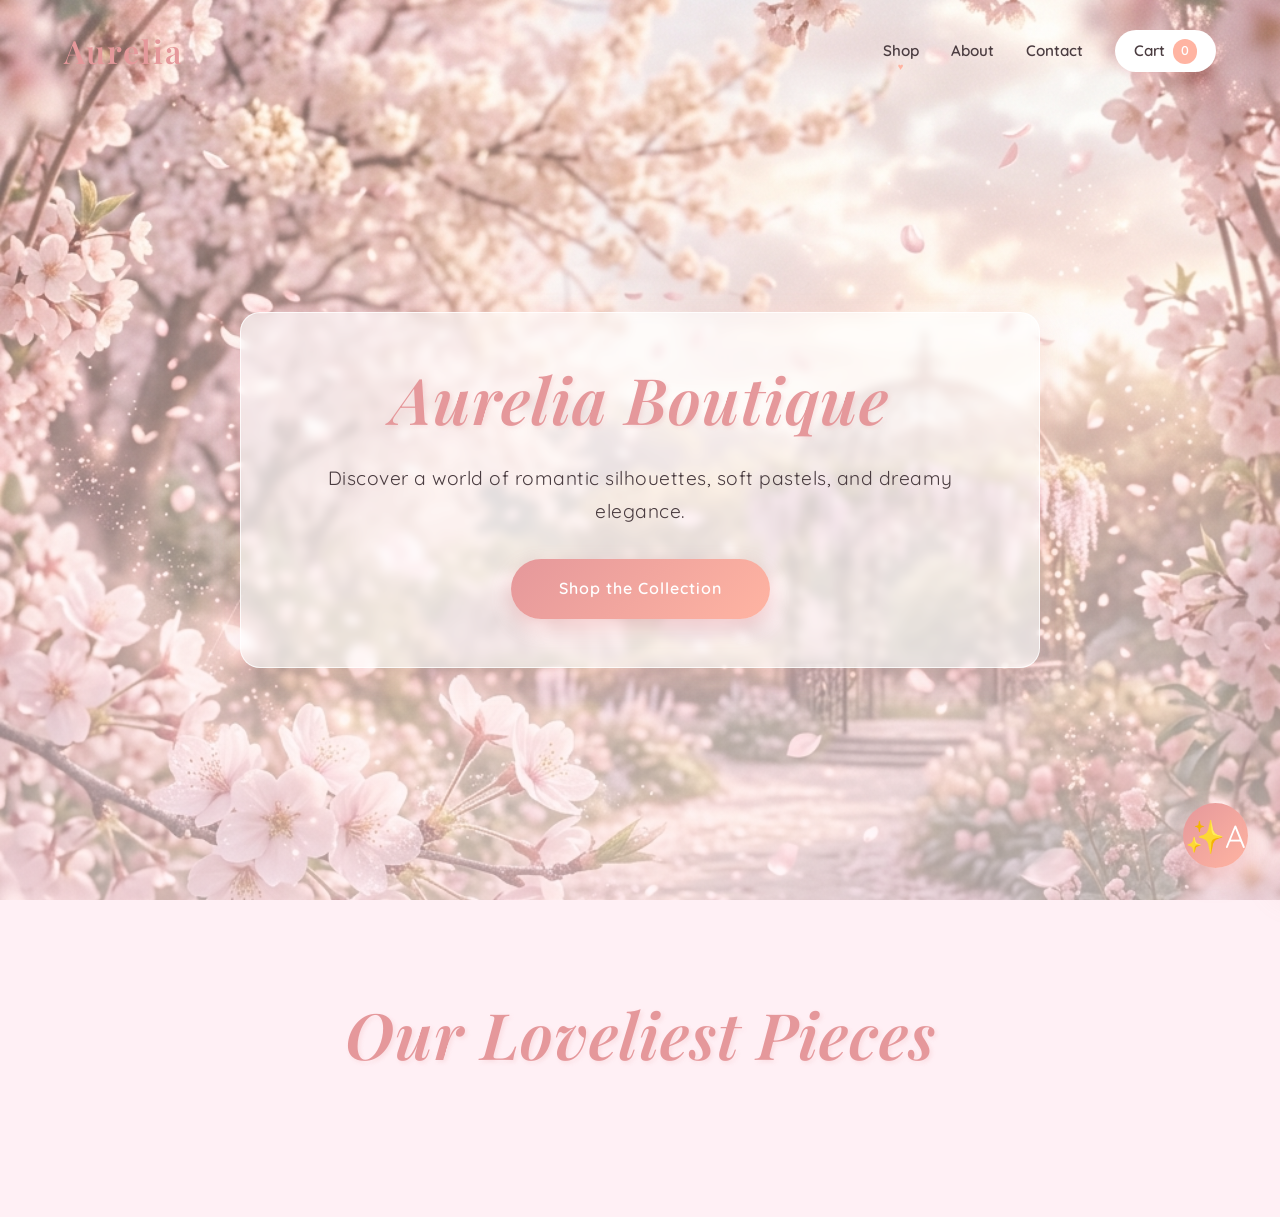
==== static/index.html @ 1c41e32a "Initial commit for Aurelia e-commerce website" ====
<!DOCTYPE html>
<html lang="en">
<head>
    <meta charset="UTF-8">
    <meta name="viewport" content="width=device-width, initial-scale=1.0">
    <title>AURELIA | Luxury Fashion</title>
    <link rel="preconnect" href="https://fonts.googleapis.com">
    <link rel="preconnect" href="https://fonts.gstatic.com" crossorigin>
    <link href="https://fonts.googleapis.com/css2?family=Inter:wght@300;400;500&family=Playfair+Display:wght@400;600;700&display=swap" rel="stylesheet">
    <link rel="stylesheet" href="/static/css/style.css">
</head>
<body class="has-hero">

    <!-- Header -->
    <header class="site-header">
        <div class="brand-logo"><a href="/static/index.html">Aurelia</a></div>
        <nav class="nav-links">
            <a href="/static/index.html" class="active">Shop</a>
            <a href="/static/about.html">About</a>
            <a href="/static/contact.html">Contact</a>
            <a href="#" class="cart-toggle">Cart <span class="cart-count">0</span></a>
        </nav>
    </header>

    <!-- Hero -->
    <section class="hero fade-in">
        <div class="hero-content">
            <h1 class="editorial-heading">Aurelia Boutique</h1>
            <p class="editorial-subheading">Discover a world of romantic silhouettes, soft pastels, and dreamy elegance.</p>
            <a href="#shop" class="btn-primary">Shop the Collection</a>
        </div>
    </section>

    <!-- Products -->
    <section id="shop" class="products-section">
        <h2 class="editorial-heading text-center" style="text-align: center;">Our Loveliest Pieces</h2>
        <div class="products-grid" id="products-grid">
            <!-- Products will be injected here via script.js -->
        </div>
    </section>

    <!-- Cart Drawer -->
    <div class="cart-overlay" id="cart-overlay"></div>
    <div class="cart-drawer" id="cart-drawer">
        <div class="cart-header">
            <h3>Your Selection</h3>
            <button class="btn-close-cart" id="close-cart">&times;</button>
        </div>
        <div class="cart-items" id="cart-items-container">
            <!-- Cart items injected here -->
        </div>
        <div class="cart-footer">
            <div class="cart-total">
                <span>Total</span>
                <span id="cart-total-price">$0.00</span>
            </div>
            <a href="/static/checkout.html" class="btn-primary btn-checkout">Proceed to Checkout</a>
        </div>
    </div>

    <!-- Chat FAB -->
    <button class="chat-fab" id="chat-fab">A</button>

    <!-- Chat Window -->
    <div class="chat-window" id="chat-window">
        <div class="chat-header">
            Aurelia Concierge
            <button class="btn-close-chat" id="close-chat" style="background:none; border:none; cursor:pointer;">&times;</button>
        </div>
        <div class="chat-messages" id="chat-messages-container">
            <div class="message bot">Welcome to AURELIA. I am your personal concierge. How may I assist you with our collection today?</div>
        </div>
        <div class="chat-input-area">
            <input type="text" id="chat-input" placeholder="Inquire about items, materials...">
            <button id="chat-send">Send</button>
        </div>
    </div>

    <script src="/static/js/script.js"></script>
</body>
</html>
---- static/css/style.css ----
/* Girly Aesthetic CSS Variables */
@import url('https://fonts.googleapis.com/css2?family=Playfair+Display:ital,wght@0,400;0,600;1,400&family=Quicksand:wght@300;400;600&display=swap');

:root {
  --color-obsidian: #4A3C40; /* Soft charcoal/burgundy for text */
  --color-gold: #E5989B; /* Soft rose gold / blush pink */
  --color-white: #FFFFFF;
  --color-gray-light: #FFF0F5; /* LavenderBlush background */
  --color-gray-medium: #B5838D; /* Muted rose */
  --color-dark-glass: rgba(255, 240, 245, 0.85);
  --color-accent: #FFB4A2; /* Peach accent */
  
  --font-serif: 'Playfair Display', serif;
  --font-sans: 'Quicksand', sans-serif;
  
  --transition-smooth: all 0.5s cubic-bezier(0.68, -0.55, 0.265, 1.55); /* Bouncy transition */
  --transition-fast: all 0.3s ease;
}

/* Reset and Global Styles */
* {
  margin: 0;
  padding: 0;
  box-sizing: border-box;
}

body {
  font-family: var(--font-sans);
  background-color: var(--color-gray-light);
  color: var(--color-obsidian);
  line-height: 1.7;
  overflow-x: hidden;
  -webkit-font-smoothing: antialiased;
  -moz-osx-font-smoothing: grayscale;
}

h1, h2, h3, h4, h5, h6 {
  font-family: var(--font-serif);
  font-weight: 600;
  color: var(--color-gold);
}

a {
  text-decoration: none;
  color: inherit;
  transition: var(--transition-fast);
}

img {
  max-width: 100%;
  height: auto;
  display: block;
  border-radius: 12px;
}

button {
  cursor: pointer;
  font-family: var(--font-sans);
  border: none;
  background: none;
}

/* Typography */
.text-gold { color: var(--color-gold); }
.editorial-heading {
  font-size: 4rem;
  font-style: italic;
  letter-spacing: 1px;
  margin-bottom: 1.5rem;
  line-height: 1.2;
  text-shadow: 2px 2px 4px rgba(229, 152, 155, 0.2);
}

.editorial-subheading {
  font-size: 1.2rem;
  color: var(--color-obsidian);
  font-weight: 400;
  letter-spacing: 0.5px;
}

@media (max-width: 768px) {
  .editorial-heading { font-size: 2.8rem; }
}

/* Glassmorphism Header */
.site-header {
  position: fixed;
  top: 0;
  left: 0;
  width: 100%;
  z-index: 1000;
  padding: 1.5rem 5%;
  display: flex;
  justify-content: space-between;
  align-items: center;
  transition: var(--transition-fast);
  background: transparent;
  color: var(--color-obsidian);
}

.site-header.scrolled, .site-header.dark-text, body:not(.has-hero) .site-header {
  background: rgba(255, 255, 255, 0.9);
  backdrop-filter: blur(10px);
  -webkit-backdrop-filter: blur(10px);
  box-shadow: 0 4px 20px rgba(229, 152, 155, 0.15);
  padding: 1rem 5%;
  color: var(--color-obsidian);
}

.brand-logo a {
  font-family: var(--font-serif);
  font-size: 2rem;
  font-weight: 600;
  letter-spacing: 2px;
  color: var(--color-gold);
}

.nav-links {
  display: flex;
  gap: 2rem;
  align-items: center;
}

.nav-links a {
  font-size: 0.95rem;
  font-weight: 600;
  position: relative;
}

.nav-links a::after {
  content: '♥';
  position: absolute;
  font-size: 0.6rem;
  bottom: -10px;
  left: 50%;
  transform: translateX(-50%) scale(0);
  color: var(--color-accent);
  transition: var(--transition-smooth);
}

.nav-links a:hover::after, .nav-links a.active::after {
  transform: translateX(-50%) scale(1);
}

.cart-toggle {
  display: flex;
  align-items: center;
  gap: 0.5rem;
  background: var(--color-white);
  padding: 0.5rem 1.2rem;
  border-radius: 30px;
  box-shadow: 0 4px 10px rgba(229, 152, 155, 0.2);
  transition: var(--transition-smooth);
}

.cart-toggle:hover {
  transform: translateY(-2px);
  box-shadow: 0 6px 15px rgba(229, 152, 155, 0.3);
}

.cart-count {
  background-color: var(--color-accent);
  color: var(--color-white);
  padding: 0.1rem 0.5rem;
  border-radius: 20px;
  font-size: 0.8rem;
  font-weight: 600;
}

/* Hero Section */
.hero {
  height: 100vh;
  display: flex;
  align-items: center;
  justify-content: center;
  text-align: center;
  padding: 0 5%;
  background-image: linear-gradient(rgba(255, 255, 255, 0.2), rgba(255, 240, 245, 0.6)), url('/static/images/hero_girly.jpg');
  background-size: cover;
  background-position: center;
  color: var(--color-obsidian);
}

.hero-content {
  max-width: 800px;
  margin-top: 5rem;
  background: rgba(255, 255, 255, 0.6);
  padding: 3rem;
  border-radius: 20px;
  backdrop-filter: blur(5px);
  box-shadow: 0 10px 30px rgba(229, 152, 155, 0.2);
  border: 1px solid rgba(255, 255, 255, 0.8);
}

/* Buttons */
.btn-primary {
  display: inline-block;
  padding: 1rem 3rem;
  background: linear-gradient(135deg, var(--color-gold), var(--color-accent));
  color: var(--color-white);
  border-radius: 50px;
  font-weight: 600;
  letter-spacing: 1px;
  font-size: 1rem;
  margin-top: 2rem;
  box-shadow: 0 8px 20px rgba(229, 152, 155, 0.4);
  transition: var(--transition-smooth);
}

.btn-primary:hover {
  transform: translateY(-5px) scale(1.02);
  box-shadow: 0 12px 25px rgba(229, 152, 155, 0.6);
}

/* Product Cards */
.products-section {
  padding: 6rem 5%;
}

.products-grid {
  display: grid;
  grid-template-columns: repeat(auto-fill, minmax(280px, 1fr));
  gap: 3rem;
  margin-top: 3rem;
}

.product-card {
  text-align: center;
  background: var(--color-white);
  padding: 1rem;
  border-radius: 20px;
  box-shadow: 0 10px 30px rgba(229, 152, 155, 0.1);
  transition: var(--transition-smooth);
}

.product-card:hover {
  transform: translateY(-10px);
  box-shadow: 0 15px 40px rgba(229, 152, 155, 0.25);
}

.product-image-container {
  width: 100%;
  aspect-ratio: 1;
  overflow: hidden;
  border-radius: 15px;
  margin-bottom: 1.5rem;
  position: relative;
}

.product-image-container img {
  border-radius: 15px;
}

.product-image {
  width: 100%;
  height: 100%;
  object-fit: cover;
  transition: transform 0.8s ease;
}

.product-card:hover .product-image {
  transform: scale(1.08);
}

.product-title {
  font-family: var(--font-serif);
  font-size: 1.3rem;
  margin-bottom: 0.5rem;
  color: var(--color-obsidian);
}

.product-price {
  color: var(--color-gold);
  font-weight: 600;
  font-size: 1.1rem;
  margin-bottom: 1rem;
}

.btn-add-cart {
  width: 100%;
  padding: 0.8rem;
  background: var(--color-gray-light);
  color: var(--color-gold);
  border-radius: 30px;
  font-weight: 600;
  font-size: 0.9rem;
  transition: var(--transition-smooth);
}

.btn-add-cart:hover {
  background: var(--color-gold);
  color: var(--color-white);
}

/* Slide-out Cart Drawer */
.cart-overlay {
  position: fixed; top: 0; left: 0; width: 100%; height: 100%;
  background: rgba(255, 240, 245, 0.7);
  backdrop-filter: blur(5px);
  z-index: 1001; opacity: 0; pointer-events: none;
  transition: var(--transition-fast);
}

.cart-overlay.active { opacity: 1; pointer-events: auto; }

.cart-drawer {
  position: fixed; top: 0; right: -450px;
  width: 450px; max-width: 100vw; height: 100%;
  background: var(--color-white);
  border-top-left-radius: 30px;
  border-bottom-left-radius: 30px;
  z-index: 1002; padding: 2rem;
  display: flex; flex-direction: column;
  transition: var(--transition-smooth);
  box-shadow: -10px 0 30px rgba(229, 152, 155, 0.15);
}

.cart-drawer.active { right: 0; }

.cart-header {
  display: flex; justify-content: space-between; align-items: center;
  padding-bottom: 1rem; border-bottom: 2px dashed var(--color-gray-light);
  margin-bottom: 1.5rem;
}

.btn-close-cart {
  font-size: 2rem; color: var(--color-gold); transition: var(--transition-smooth);
}

.btn-close-cart:hover {
  transform: rotate(180deg) scale(1.2);
}

.cart-item {
  display: flex; justify-content: space-between; align-items: center;
  background: var(--color-gray-light); padding: 1rem;
  border-radius: 15px; margin-bottom: 1rem;
}

.cart-item-info h4 {
  font-size: 1rem; margin-bottom: 0.2rem;
}

.cart-item-price { color: var(--color-obsidian); font-weight: 600; }

.btn-remove-item {
  color: var(--color-gray-medium); font-size: 0.8rem;
  text-transform: uppercase; font-weight: 600;
}

.cart-footer { margin-top: auto; padding-top: 1.5rem; }

.cart-total {
  display: flex; justify-content: space-between;
  font-size: 1.3rem; font-weight: 600; color: var(--color-gold);
  margin-bottom: 1.5rem;
}

.btn-checkout { width: 100%; text-align: center; }

/* Chat UI */
.chat-fab {
  position: fixed; bottom: 2rem; right: 2rem;
  width: 65px; height: 65px;
  background: linear-gradient(135deg, var(--color-gold), var(--color-accent));
  color: var(--color-white); border-radius: 50%;
  display: flex; justify-content: center; align-items: center;
  font-size: 2rem; box-shadow: 0 10px 25px rgba(229, 152, 155, 0.4);
  z-index: 999; transition: var(--transition-smooth);
}

.chat-fab::before { content: "✨"; }

.chat-fab:hover {
  transform: translateY(-8px) scale(1.1) rotate(15deg);
}

.chat-window {
  position: fixed; bottom: 6rem; right: 2rem;
  width: 360px; height: 500px;
  background: rgba(255, 255, 255, 0.95);
  backdrop-filter: blur(15px);
  border-radius: 25px; box-shadow: 0 15px 40px rgba(229, 152, 155, 0.2);
  z-index: 999; display: flex; flex-direction: column;
  opacity: 0; pointer-events: none; transform: translateY(30px) scale(0.9);
  transform-origin: bottom right; transition: var(--transition-smooth);
  overflow: hidden; border: 2px solid var(--color-gray-light);
}

.chat-window.active { opacity: 1; pointer-events: auto; transform: translateY(0) scale(1); }

.chat-header {
  background: linear-gradient(135deg, var(--color-gold), var(--color-accent));
  color: var(--color-white); padding: 1.2rem;
  text-align: center; font-size: 1.2rem; font-weight: 600;
  display: flex; justify-content: space-between; align-items: center;
}

.chat-messages {
  flex-grow: 1; padding: 1.5rem; overflow-y: auto;
  display: flex; flex-direction: column; gap: 1rem;
}

.message {
  max-width: 85%; padding: 0.8rem 1.2rem; border-radius: 20px; font-size: 0.95rem;
}

.message.bot {
  background: var(--color-gray-light); color: var(--color-obsidian);
  align-self: flex-start; border-bottom-left-radius: 5px;
}

.message.user {
  background: var(--color-gold); color: var(--color-white);
  align-self: flex-end; border-bottom-right-radius: 5px;
}

.chat-input-area {
  display: flex; padding: 1rem; background: var(--color-white);
  border-top: 1px solid var(--color-gray-light);
}

.chat-input-area input {
  flex-grow: 1; border: none; background: var(--color-gray-light);
  padding: 0.8rem 1.2rem; border-radius: 30px; font-family: var(--font-sans);
  outline: none; color: var(--color-obsidian);
}

.chat-input-area button {
  color: var(--color-gold); padding: 0 1rem; font-weight: 600;
}

/* Animations */
.fade-in { opacity: 0; transform: translateY(30px); transition: opacity 0.8s ease, transform 0.8s ease; }
.fade-in.visible { opacity: 1; transform: translateY(0); }

/* Forms & Pages */
.page-container {
  padding: 8rem 5% 4rem; max-width: 800px; margin: 0 auto;
  background: var(--color-white); border-radius: 30px;
  box-shadow: 0 10px 40px rgba(229, 152, 155, 0.1); margin-top: 6rem; margin-bottom: 2rem;
}

.editorial-paragraph {
  font-size: 1.1rem; line-height: 1.8; margin-bottom: 2rem; color: var(--color-obsidian); text-align: center;
}

.form-control {
  width: 100%; padding: 1.2rem; margin-bottom: 1.5rem;
  background: var(--color-gray-light); border: 2px solid transparent;
  border-radius: 20px; font-family: var(--font-sans); color: var(--color-obsidian);
  outline: none; transition: var(--transition-fast);
}

.form-control:focus {
  border-color: var(--color-gold); background: var(--color-white);
}

/* Checkout Page */
.checkout-grid { display: grid; grid-template-columns: 1.5fr 1fr; gap: 3rem; }
@media (max-width: 900px) { .checkout-grid { grid-template-columns: 1fr; } }

.checkout-summary {
  background: var(--color-gray-light); padding: 2rem; border-radius: 20px;
}

#checkout-messages {
  margin-top: 1rem; padding: 1rem; display: none;
  background: var(--color-white); border-radius: 10px; text-align: center;
}
#checkout-messages.success {
  color: var(--color-gold); display: block; border: 1px solid var(--color-gold);
}
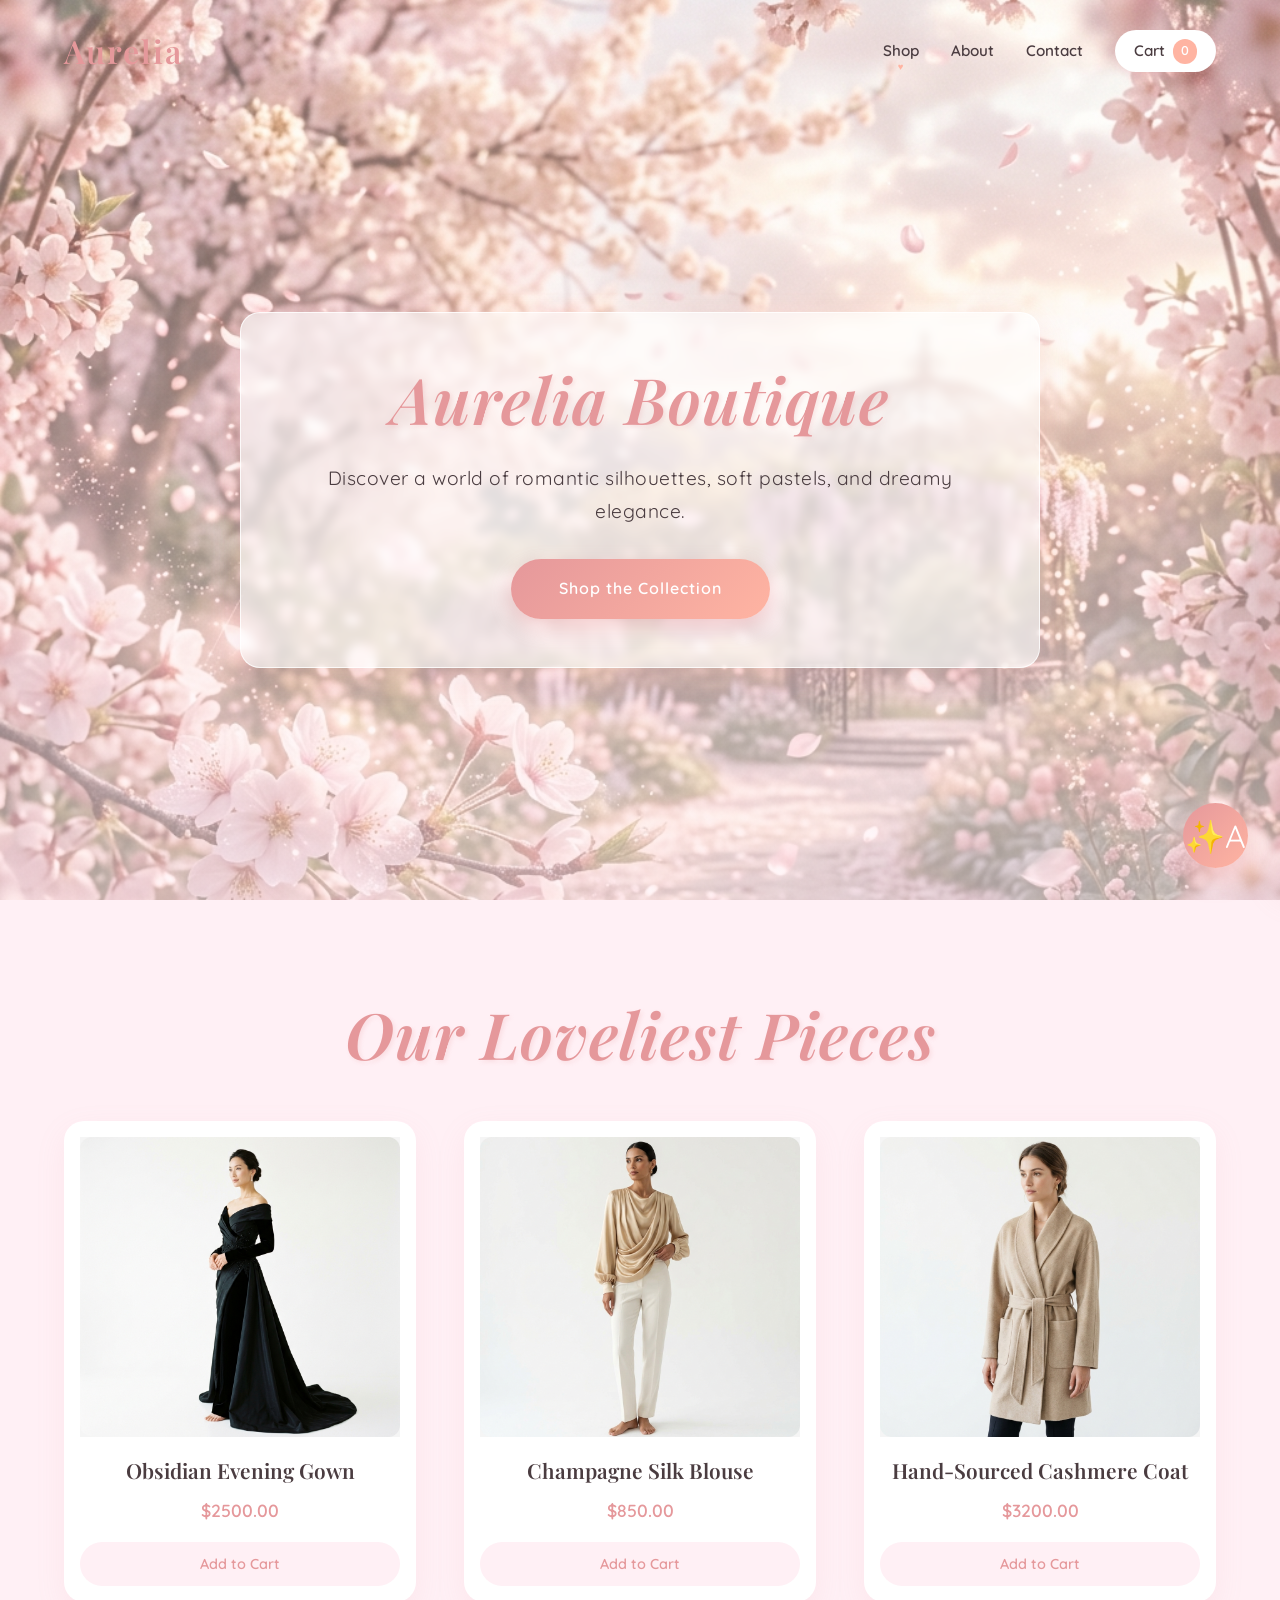
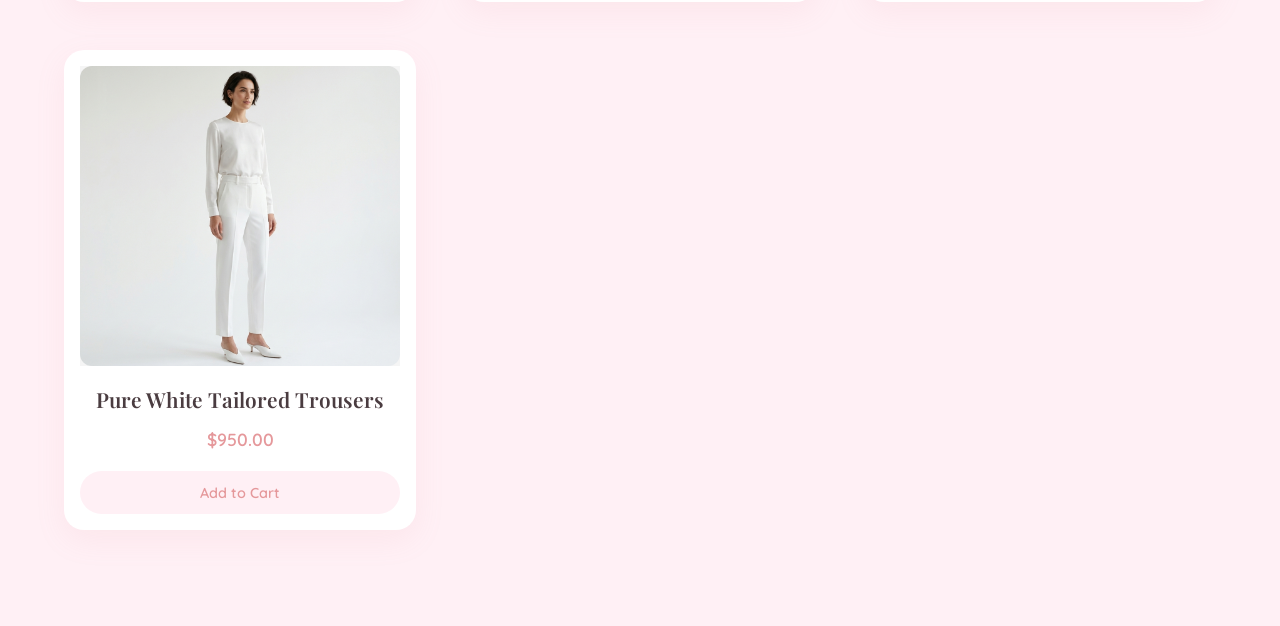
==== commit c67766bd: "Fix GitHub Pages compatibility by using relative paths and API fallbacks" ====
--- a/static/index.html
+++ b/static/index.html
@@ -7,17 +7,17 @@
     <link rel="preconnect" href="https://fonts.googleapis.com">
     <link rel="preconnect" href="https://fonts.gstatic.com" crossorigin>
     <link href="https://fonts.googleapis.com/css2?family=Inter:wght@300;400;500&family=Playfair+Display:wght@400;600;700&display=swap" rel="stylesheet">
-    <link rel="stylesheet" href="/static/css/style.css">
+    <link rel="stylesheet" href="css/style.css">
 </head>
 <body class="has-hero">
 
     <!-- Header -->
     <header class="site-header">
-        <div class="brand-logo"><a href="/static/index.html">Aurelia</a></div>
+        <div class="brand-logo"><a href="index.html">Aurelia</a></div>
         <nav class="nav-links">
-            <a href="/static/index.html" class="active">Shop</a>
-            <a href="/static/about.html">About</a>
-            <a href="/static/contact.html">Contact</a>
+            <a href="index.html" class="active">Shop</a>
+            <a href="about.html">About</a>
+            <a href="contact.html">Contact</a>
             <a href="#" class="cart-toggle">Cart <span class="cart-count">0</span></a>
         </nav>
     </header>
@@ -54,7 +54,7 @@
                 <span>Total</span>
                 <span id="cart-total-price">$0.00</span>
             </div>
-            <a href="/static/checkout.html" class="btn-primary btn-checkout">Proceed to Checkout</a>
+            <a href="checkout.html" class="btn-primary btn-checkout">Proceed to Checkout</a>
         </div>
     </div>
 
@@ -76,6 +76,6 @@
         </div>
     </div>
 
-    <script src="/static/js/script.js"></script>
+    <script src="js/script.js"></script>
 </body>
 </html>
